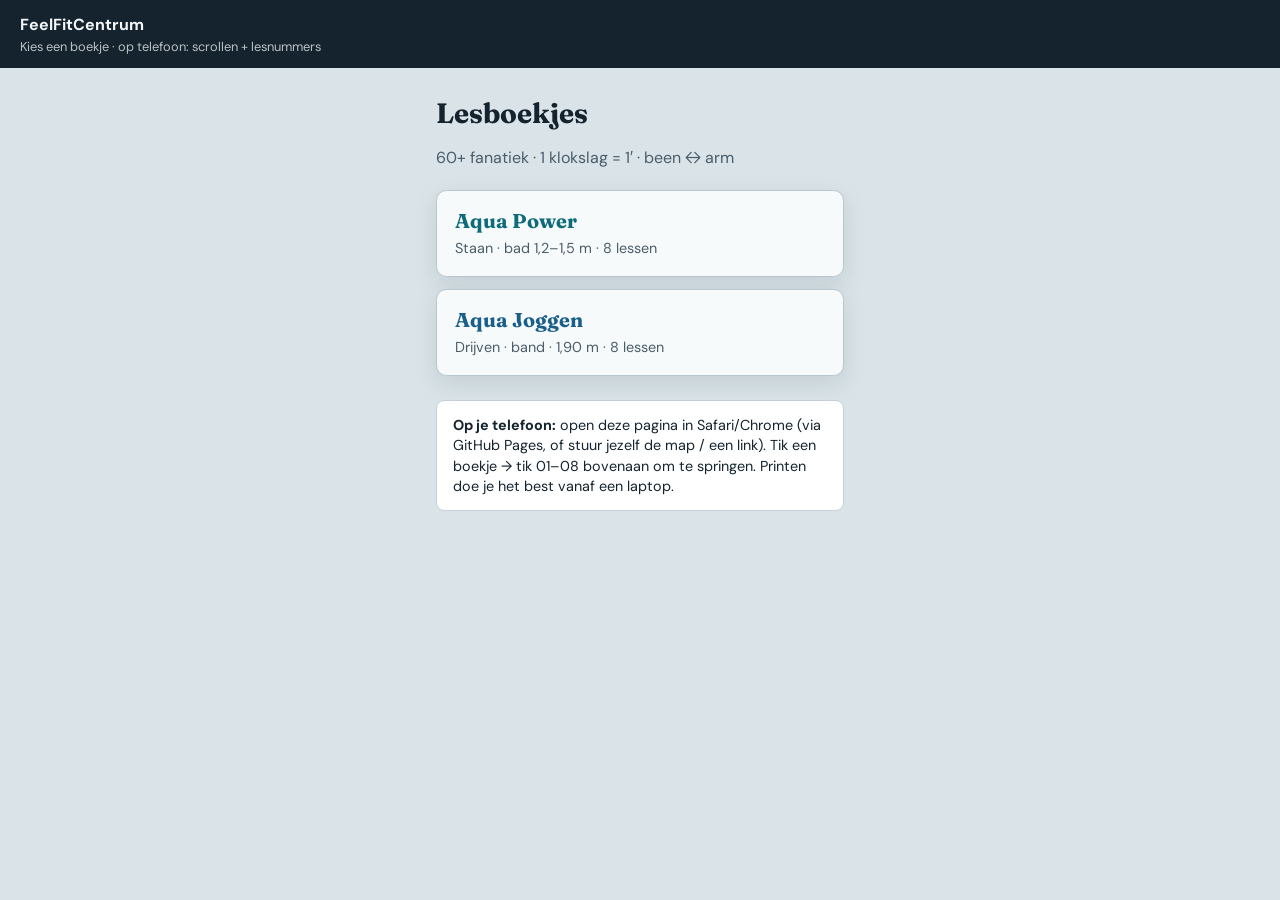
==== index.html @ 1d280bf8 "Add mobile-friendly lesson viewing with jump nav On phones, booklet sheets become a scrollable 01–08" ====
<!DOCTYPE html>
<html lang="nl">
<head>
  <meta charset="UTF-8" />
  <meta name="viewport" content="width=device-width, initial-scale=1" />
  <title>FeelFitCentrum · Lesboekjes</title>
  <link rel="stylesheet" href="shared/print.css" />
  <style>
    .home {
      max-width: 28rem;
      margin: 0 auto;
      padding: 1.25rem;
    }
    .home h1 {
      font-family: "Fraunces", Georgia, serif;
      font-size: 1.75rem;
      margin: 0.5rem 0 0.35rem;
    }
    .home p { color: var(--muted); line-height: 1.45; }
    .home .links {
      display: flex;
      flex-direction: column;
      gap: 0.75rem;
      margin-top: 1.25rem;
    }
    .home a.card-link {
      display: block;
      padding: 1.1rem 1.15rem;
      border-radius: 0.65rem;
      background: var(--paper);
      border: 1px solid #b7c6cf;
      text-decoration: none;
      color: var(--ink);
      box-shadow: 0 8px 24px rgba(20, 35, 46, 0.1);
    }
    .home a.card-link strong {
      display: block;
      font-family: "Fraunces", Georgia, serif;
      font-size: 1.25rem;
      color: var(--accent);
      margin-bottom: 0.25rem;
    }
    .home a.card-link span { font-size: 0.9rem; color: var(--muted); }
    .home .jog a.card-link strong,
    .home a.jog strong { color: #1a5f8a; }
    .tip {
      margin-top: 1.5rem;
      padding: 0.9rem 1rem;
      background: #fff;
      border-radius: 0.5rem;
      border: 1px solid var(--line);
      font-size: 0.9rem;
      line-height: 1.4;
    }
  </style>
</head>
<body>
  <header class="screen-only toolbar">
    <div>
      <strong>FeelFitCentrum</strong>
      <span class="hint">Kies een boekje · op telefoon: scrollen + lesnummers</span>
    </div>
  </header>
  <main class="home">
    <h1>Lesboekjes</h1>
    <p>60+ fanatiek · 1 klokslag = 1′ · been ↔ arm</p>
    <div class="links">
      <a class="card-link" href="aqua-power/index.html">
        <strong>Aqua Power</strong>
        <span>Staan · bad 1,2–1,5 m · 8 lessen</span>
      </a>
      <a class="card-link jog" href="aqua-joggen/index.html">
        <strong>Aqua Joggen</strong>
        <span>Drijven · band · 1,90 m · 8 lessen</span>
      </a>
    </div>
    <div class="tip">
      <strong>Op je telefoon:</strong> open deze pagina in Safari/Chrome (via GitHub Pages, of stuur jezelf de map / een link). Tik een boekje → tik 01–08 bovenaan om te springen. Printen doe je het best vanaf een laptop.
    </div>
  </main>
</body>
</html>
---- shared/print.css ----
/* FeelFitCentrum — A4 liggend lesboekje (2 lessen per kant → A5) */

@import url("https://fonts.googleapis.com/css2?family=DM+Sans:ital,opsz,wght@0,9..40,500;0,9..40,700;1,9..40,500&family=Fraunces:opsz,wght@9..40,600;9..40,700&display=swap");

:root {
  --ink: #14232e;
  --muted: #4a5d6a;
  --line: #c5d0d8;
  --wash: #e8f1f4;
  --accent: #0e6b7a;
  --warm: #c45c26;
  --paper: #f7fafb;
}

* { box-sizing: border-box; }

html, body {
  margin: 0;
  padding: 0;
  color: var(--ink);
  font-family: "DM Sans", sans-serif;
  background: #d9e3e8;
}

.screen-only.toolbar {
  position: sticky;
  top: 0;
  z-index: 10;
  display: flex;
  justify-content: space-between;
  align-items: center;
  gap: 1rem;
  padding: 0.85rem 1.25rem;
  background: var(--ink);
  color: #f3f7f9;
}

.toolbar .hint {
  display: block;
  margin-top: 0.2rem;
  font-size: 0.8rem;
  opacity: 0.75;
}

.toolbar button {
  border: 0;
  border-radius: 0.4rem;
  padding: 0.65rem 1.1rem;
  background: var(--warm);
  color: #fff;
  font: inherit;
  font-weight: 700;
  cursor: pointer;
}

.booklet {
  display: flex;
  flex-direction: column;
  gap: 1.5rem;
  padding: 1.5rem;
  align-items: center;
}

.sheet {
  width: min(100%, 1100px);
  aspect-ratio: 297 / 210;
  display: grid;
  grid-template-columns: 1fr 1fr;
  background: var(--paper);
  box-shadow: 0 12px 40px rgba(20, 35, 46, 0.18);
  border: 1px solid #b7c6cf;
}

.card {
  position: relative;
  padding: 0.5rem 0.6rem 0.45rem;
  border-right: 1px dashed var(--line);
  overflow: hidden;
  background:
    radial-gradient(120% 80% at 100% 0%, color-mix(in srgb, var(--accent) 12%, transparent), transparent 55%),
    linear-gradient(180deg, #fbfeff 0%, var(--paper) 40%);
}

.sheet .card:last-child { border-right: 0; }

.card-head {
  margin-bottom: 0.28rem;
  padding-bottom: 0.25rem;
  border-bottom: 2px solid var(--accent);
}

.brand {
  margin: 0;
  font-size: 0.55rem;
  letter-spacing: 0.08em;
  text-transform: uppercase;
  color: var(--accent);
  font-weight: 700;
}

.card-head h1 {
  margin: 0.08rem 0 0.12rem;
  font-family: "Fraunces", Georgia, serif;
  font-size: 0.92rem;
  line-height: 1.12;
  font-weight: 700;
}

.meta {
  margin: 0;
  font-size: 0.58rem;
  color: var(--muted);
  line-height: 1.25;
}

.block { margin: 0.22rem 0; }

.block h2 {
  margin: 0 0 0.12rem;
  display: flex;
  flex-wrap: wrap;
  align-items: baseline;
  gap: 0.3rem;
  font-size: 0.64rem;
  text-transform: uppercase;
  letter-spacing: 0.04em;
  color: var(--accent);
}

.block h2 span {
  font-size: 0.55rem;
  letter-spacing: 0;
  text-transform: none;
  color: var(--muted);
  font-weight: 500;
}

.block ol {
  margin: 0;
  padding-left: 0.95rem;
  font-size: 0.58rem;
  line-height: 1.26;
}

.grid-ex {
  display: grid;
  grid-template-columns: 1fr 1fr;
  column-gap: 0.4rem;
  padding-left: 0.95rem;
}

.kern {
  padding: 0.18rem 0.3rem;
  background: var(--wash);
  border-radius: 0.25rem;
}

.cool p {
  margin: 0;
  font-size: 0.56rem;
  line-height: 1.28;
  color: var(--muted);
}

.cue {
  margin: 0.15rem 0 0;
  font-size: 0.52rem;
  color: var(--accent);
  font-weight: 700;
}

.guide {
  max-width: 720px;
  margin: 0 auto 2.5rem;
  padding: 1rem 1.25rem;
  background: #fff;
  border-radius: 0.5rem;
  border: 1px solid var(--line);
}

.guide h2 {
  margin-top: 0;
  font-family: "Fraunces", Georgia, serif;
  color: var(--accent);
}

.guide ol { padding-left: 1.2rem; }
.guide li { margin-bottom: 0.4rem; }

.theme-joggen {
  --accent: #1a5f8a;
  --wash: #e7f0f7;
  --warm: #b84a2a;
}

/* —— Mobiel: 1 les per scherm, volgorde 01→08 —— */
.les-nav {
  display: none;
}

@media screen and (max-width: 900px) {
  .screen-only.toolbar {
    position: static;
    flex-wrap: wrap;
    padding: 0.75rem 1rem;
    gap: 0.65rem;
  }

  .toolbar .hint { font-size: 0.72rem; }

  .toolbar button {
    width: 100%;
    padding: 0.75rem 1rem;
  }

  .les-nav {
    display: flex;
    flex-wrap: wrap;
    gap: 0.4rem;
    position: sticky;
    top: 0;
    z-index: 9;
    padding: 0.65rem 0.85rem;
    background: rgba(20, 35, 46, 0.94);
    backdrop-filter: blur(8px);
  }

  .les-nav a {
    flex: 1 1 calc(25% - 0.4rem);
    min-width: 3.2rem;
    text-align: center;
    padding: 0.55rem 0.35rem;
    border-radius: 0.35rem;
    background: color-mix(in srgb, var(--accent) 35%, #1c3340);
    color: #f3f7f9;
    text-decoration: none;
    font-size: 0.8rem;
    font-weight: 700;
  }

  .les-nav a:active,
  .les-nav a:focus-visible {
    background: var(--warm);
  }

  .booklet {
    padding: 0.75rem;
    gap: 0.85rem;
    align-items: stretch;
  }

  /* Kaarten uit de print-vellen tillen → scroll 01–08 */
  .sheet {
    display: contents;
    width: auto;
    aspect-ratio: auto;
    box-shadow: none;
    border: 0;
    background: transparent;
  }

  .card {
    order: 99;
    border: 1px solid #b7c6cf;
    border-radius: 0.65rem;
    padding: 1rem 1rem 1.1rem;
    box-shadow: 0 8px 24px rgba(20, 35, 46, 0.12);
    scroll-margin-top: 6.5rem;
  }

  .card[data-les="01"] { order: 1; }
  .card[data-les="02"] { order: 2; }
  .card[data-les="03"] { order: 3; }
  .card[data-les="04"] { order: 4; }
  .card[data-les="05"] { order: 5; }
  .card[data-les="06"] { order: 6; }
  .card[data-les="07"] { order: 7; }
  .card[data-les="08"] { order: 8; }

  .brand { font-size: 0.7rem; }
  .card-head h1 { font-size: 1.35rem; }
  .meta { font-size: 0.85rem; }
  .cue { font-size: 0.8rem; margin: 0.35rem 0 0.5rem; }

  .block { margin: 0.55rem 0; }
  .block h2 { font-size: 0.85rem; gap: 0.4rem; }
  .block h2 span { font-size: 0.75rem; }
  .block ol { font-size: 0.95rem; line-height: 1.45; padding-left: 1.2rem; }

  .grid-ex {
    grid-template-columns: 1fr;
    gap: 0.25rem;
    padding-left: 1.2rem;
  }

  .kern { padding: 0.55rem 0.65rem; }
  .cool p { font-size: 0.9rem; line-height: 1.4; }

  .guide {
    margin: 0.5rem 0.75rem 2rem;
    font-size: 0.9rem;
  }
}

@media print {
  @page {
    size: A4 landscape;
    margin: 0;
  }

  html, body { background: #fff; }
  .screen-only { display: none !important; }

  .booklet { padding: 0; gap: 0; }

  .sheet {
    width: 297mm;
    height: 210mm;
    aspect-ratio: auto;
    box-shadow: none;
    border: 0;
    page-break-after: always;
    break-after: page;
  }

  .sheet:last-child {
    page-break-after: auto;
    break-after: auto;
  }

  .card {
    padding: 5.5mm 6.5mm;
    border-right: 1px dashed #9aafba;
  }

  .card-head h1 { font-size: 11.5pt; }
  .brand { font-size: 6.5pt; }
  .meta, .block ol, .cool p { font-size: 6.8pt; }
  .block h2 { font-size: 7.5pt; }
  .block h2 span, .cue { font-size: 6.5pt; }
}
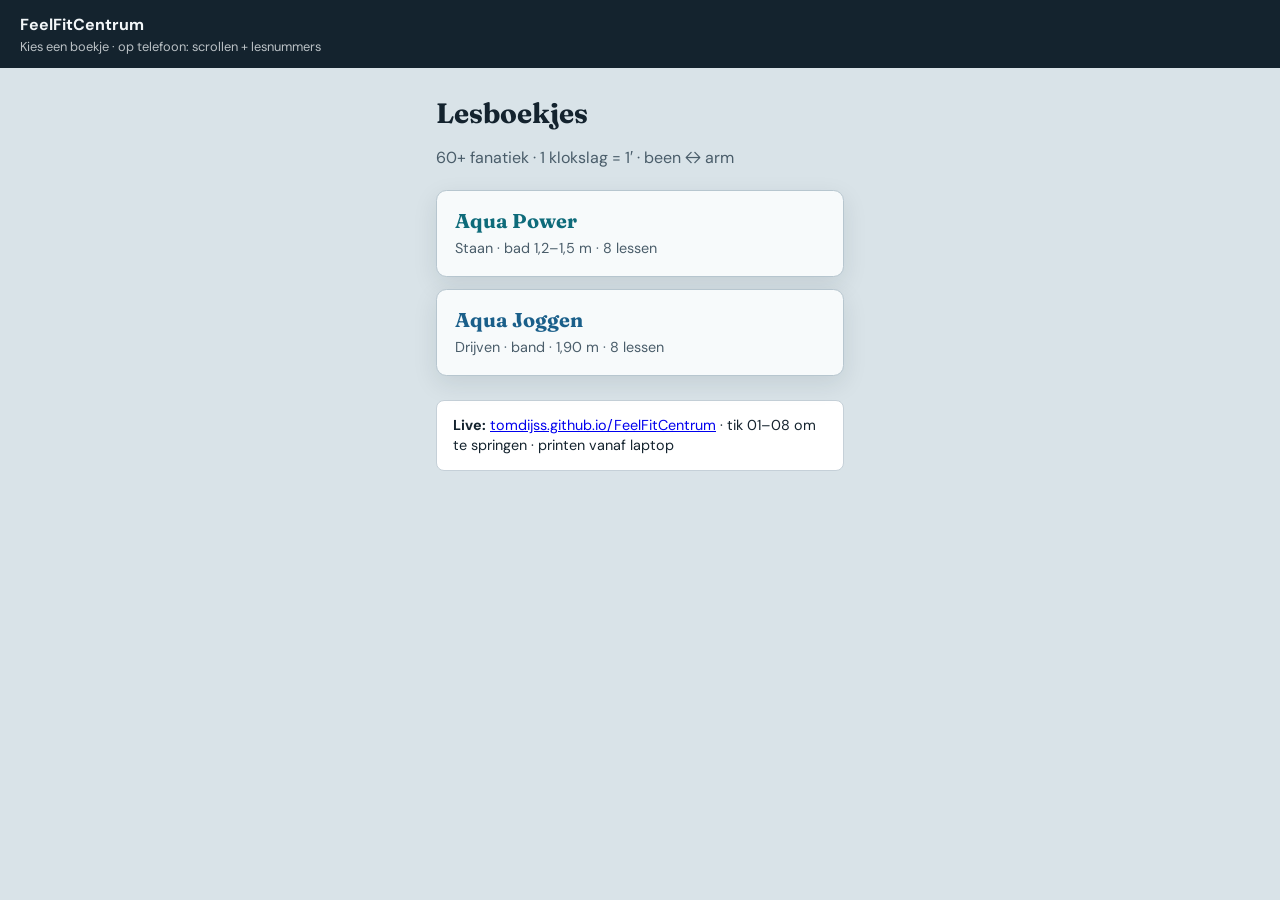
==== commit fa00783e: "Add GitHub Pages booklet links to README and disable Jekyll Point README and home page at tomdijss.g" ====
--- a/index.html
+++ b/index.html
@@ -75,7 +75,9 @@
       </a>
     </div>
     <div class="tip">
-      <strong>Op je telefoon:</strong> open deze pagina in Safari/Chrome (via GitHub Pages, of stuur jezelf de map / een link). Tik een boekje → tik 01–08 bovenaan om te springen. Printen doe je het best vanaf een laptop.
+      <strong>Live:</strong>
+      <a href="https://tomdijss.github.io/FeelFitCentrum/">tomdijss.github.io/FeelFitCentrum</a>
+      · tik 01–08 om te springen · printen vanaf laptop
     </div>
   </main>
 </body>
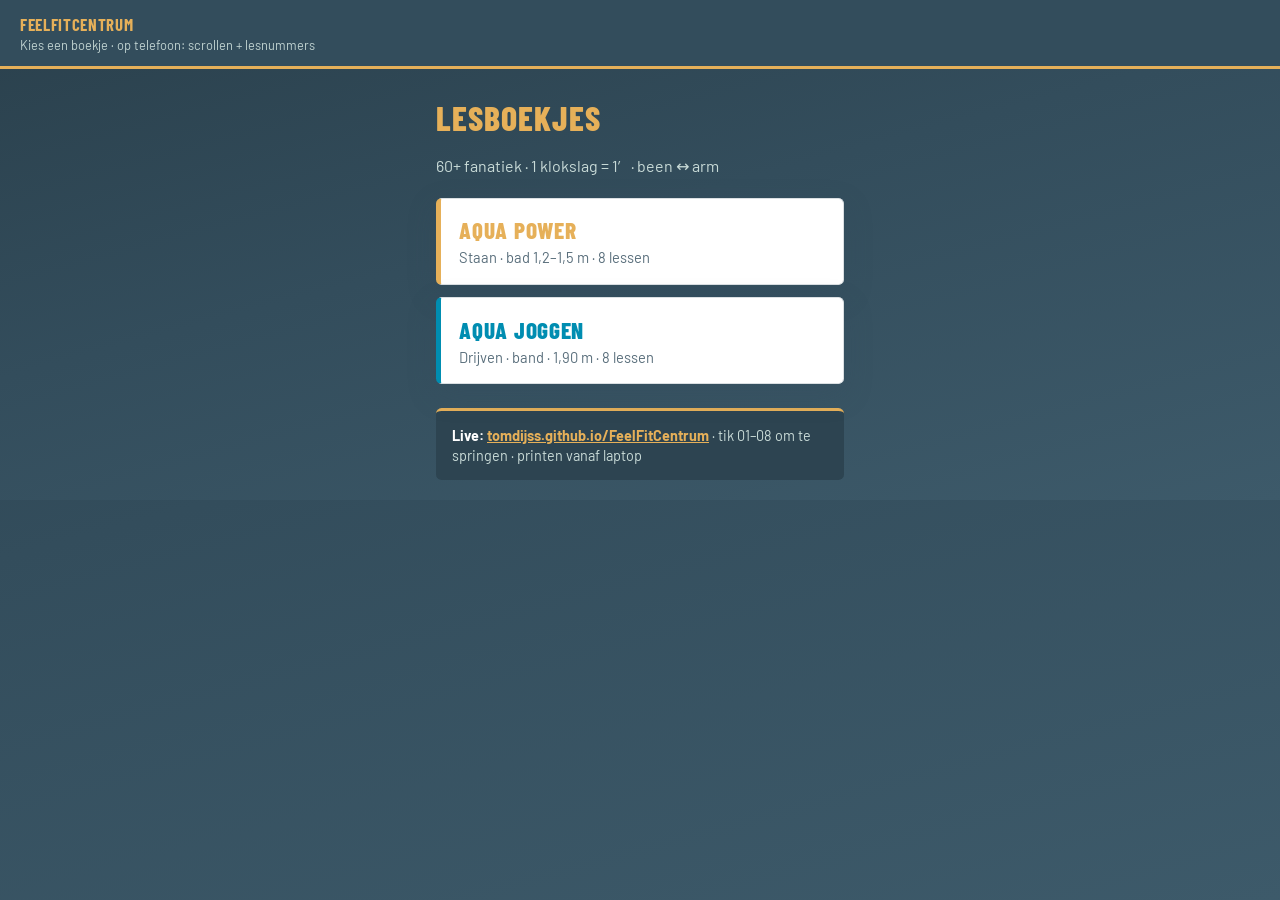
==== commit 5b301bff: "Apply Feel Fit Center brand colors with yellow lesson titles Restyle booklets and home using slate, " ====
--- a/index.html
+++ b/index.html
@@ -12,11 +12,15 @@
       padding: 1.25rem;
     }
     .home h1 {
-      font-family: "Fraunces", Georgia, serif;
-      font-size: 1.75rem;
+      font-family: "Barlow Condensed", sans-serif;
+      font-size: 2.1rem;
+      font-weight: 800;
+      letter-spacing: 0.03em;
+      text-transform: uppercase;
+      color: var(--brand-yellow);
       margin: 0.5rem 0 0.35rem;
     }
-    .home p { color: var(--muted); line-height: 1.45; }
+    .home p { color: var(--brand-mint); line-height: 1.45; }
     .home .links {
       display: flex;
       flex-direction: column;
@@ -26,32 +30,41 @@
     .home a.card-link {
       display: block;
       padding: 1.1rem 1.15rem;
-      border-radius: 0.65rem;
-      background: var(--paper);
-      border: 1px solid #b7c6cf;
+      border-radius: 0.35rem;
+      background: var(--brand-white);
+      border: 1px solid color-mix(in srgb, var(--brand-slate) 18%, #fff);
+      border-left: 5px solid var(--brand-yellow);
       text-decoration: none;
-      color: var(--ink);
-      box-shadow: 0 8px 24px rgba(20, 35, 46, 0.1);
+      color: var(--brand-slate);
+      box-shadow: 0 10px 28px rgba(51, 77, 92, 0.25);
     }
     .home a.card-link strong {
       display: block;
-      font-family: "Fraunces", Georgia, serif;
-      font-size: 1.25rem;
-      color: var(--accent);
-      margin-bottom: 0.25rem;
+      font-family: "Barlow Condensed", sans-serif;
+      font-size: 1.45rem;
+      font-weight: 800;
+      letter-spacing: 0.03em;
+      text-transform: uppercase;
+      color: var(--brand-yellow);
+      margin-bottom: 0.2rem;
     }
-    .home a.card-link span { font-size: 0.9rem; color: var(--muted); }
-    .home .jog a.card-link strong,
-    .home a.jog strong { color: #1a5f8a; }
+    .home a.card-link span { font-size: 0.92rem; color: var(--muted); }
+    .home a.jog {
+      border-left-color: var(--brand-pool);
+    }
+    .home a.jog strong { color: var(--brand-pool); }
     .tip {
       margin-top: 1.5rem;
       padding: 0.9rem 1rem;
-      background: #fff;
-      border-radius: 0.5rem;
-      border: 1px solid var(--line);
+      background: color-mix(in srgb, var(--brand-slate) 88%, #000);
+      border-radius: 0.35rem;
+      border-top: 3px solid var(--brand-yellow);
       font-size: 0.9rem;
       line-height: 1.4;
+      color: var(--brand-mint);
     }
+    .tip a { color: var(--brand-yellow); font-weight: 700; }
+    .tip strong { color: var(--brand-white); }
   </style>
 </head>
 <body>
--- a/shared/print.css
+++ b/shared/print.css
@@ -1,15 +1,24 @@
-/* FeelFitCentrum — A4 liggend lesboekje (2 lessen per kant → A5) */
-
-@import url("https://fonts.googleapis.com/css2?family=DM+Sans:ital,opsz,wght@0,9..40,500;0,9..40,700;1,9..40,500&family=Fraunces:opsz,wght@9..40,600;9..40,700&display=swap");
+/* Feel Fit Center — A4 liggend lesboekje (2 lessen per kant → A5)
+   Brand: slate #334d5c · geel #e6b059 · mint #c8dad7 · pool #008db1 · wit */
+
+@import url("https://fonts.googleapis.com/css2?family=Barlow+Condensed:wght@600;700;800&family=Barlow:wght@500;600;700&display=swap");
 
 :root {
-  --ink: #14232e;
-  --muted: #4a5d6a;
-  --line: #c5d0d8;
-  --wash: #e8f1f4;
-  --accent: #0e6b7a;
-  --warm: #c45c26;
-  --paper: #f7fafb;
+  --brand-slate: #334d5c;
+  --brand-yellow: #e6b059;
+  --brand-mint: #c8dad7;
+  --brand-pool: #008db1;
+  --brand-royal: #2b4ba3;
+  --brand-white: #ffffff;
+
+  --ink: var(--brand-slate);
+  --muted: #5a6f7c;
+  --line: #b7c9c6;
+  --wash: color-mix(in srgb, var(--brand-mint) 70%, #fff);
+  --accent: var(--brand-pool);
+  --warm: var(--brand-yellow);
+  --paper: #f4f8f7;
+  --name: var(--brand-yellow);
 }
 
 * { box-sizing: border-box; }
@@ -18,8 +27,10 @@
   margin: 0;
   padding: 0;
   color: var(--ink);
-  font-family: "DM Sans", sans-serif;
-  background: #d9e3e8;
+  font-family: "Barlow", system-ui, sans-serif;
+  background:
+    linear-gradient(165deg, #2a404c 0%, var(--brand-slate) 45%, #3d5a6a 100%);
+  min-height: 100%;
 }
 
 .screen-only.toolbar {
@@ -31,25 +42,38 @@
   align-items: center;
   gap: 1rem;
   padding: 0.85rem 1.25rem;
-  background: var(--ink);
-  color: #f3f7f9;
+  background: var(--brand-slate);
+  color: var(--brand-white);
+  border-bottom: 3px solid var(--brand-yellow);
+}
+
+.toolbar strong {
+  color: var(--brand-yellow);
+  letter-spacing: 0.04em;
+  text-transform: uppercase;
+  font-family: "Barlow Condensed", sans-serif;
+  font-size: 1.05rem;
 }
 
 .toolbar .hint {
   display: block;
   margin-top: 0.2rem;
   font-size: 0.8rem;
-  opacity: 0.75;
+  color: var(--brand-mint);
+  opacity: 0.95;
 }
 
 .toolbar button {
   border: 0;
-  border-radius: 0.4rem;
+  border-radius: 0.35rem;
   padding: 0.65rem 1.1rem;
-  background: var(--warm);
-  color: #fff;
+  background: var(--brand-yellow);
+  color: var(--brand-slate);
   font: inherit;
   font-weight: 700;
+  font-family: "Barlow Condensed", sans-serif;
+  letter-spacing: 0.06em;
+  text-transform: uppercase;
   cursor: pointer;
 }
 
@@ -67,18 +91,18 @@
   display: grid;
   grid-template-columns: 1fr 1fr;
   background: var(--paper);
-  box-shadow: 0 12px 40px rgba(20, 35, 46, 0.18);
-  border: 1px solid #b7c6cf;
+  box-shadow: 0 14px 40px rgba(51, 77, 92, 0.35);
+  border: 1px solid color-mix(in srgb, var(--brand-slate) 25%, #fff);
 }
 
 .card {
   position: relative;
   padding: 0.5rem 0.6rem 0.45rem;
-  border-right: 1px dashed var(--line);
+  border-right: 1px dashed color-mix(in srgb, var(--brand-slate) 28%, #fff);
   overflow: hidden;
   background:
-    radial-gradient(120% 80% at 100% 0%, color-mix(in srgb, var(--accent) 12%, transparent), transparent 55%),
-    linear-gradient(180deg, #fbfeff 0%, var(--paper) 40%);
+    linear-gradient(180deg, #ffffff 0%, var(--paper) 55%),
+    linear-gradient(120deg, color-mix(in srgb, var(--brand-mint) 35%, transparent), transparent 50%);
 }
 
 .sheet .card:last-child { border-right: 0; }
@@ -86,24 +110,28 @@
 .card-head {
   margin-bottom: 0.28rem;
   padding-bottom: 0.25rem;
-  border-bottom: 2px solid var(--accent);
+  border-bottom: 2.5px solid var(--brand-yellow);
 }
 
 .brand {
   margin: 0;
   font-size: 0.55rem;
-  letter-spacing: 0.08em;
-  text-transform: uppercase;
-  color: var(--accent);
+  letter-spacing: 0.1em;
+  text-transform: uppercase;
+  color: var(--brand-slate);
   font-weight: 700;
+  font-family: "Barlow Condensed", sans-serif;
 }
 
 .card-head h1 {
   margin: 0.08rem 0 0.12rem;
-  font-family: "Fraunces", Georgia, serif;
-  font-size: 0.92rem;
-  line-height: 1.12;
-  font-weight: 700;
+  font-family: "Barlow Condensed", sans-serif;
+  font-size: 1.05rem;
+  line-height: 1.1;
+  font-weight: 800;
+  letter-spacing: 0.02em;
+  text-transform: uppercase;
+  color: var(--name);
 }
 
 .meta {
@@ -121,10 +149,12 @@
   flex-wrap: wrap;
   align-items: baseline;
   gap: 0.3rem;
-  font-size: 0.64rem;
-  text-transform: uppercase;
-  letter-spacing: 0.04em;
-  color: var(--accent);
+  font-size: 0.68rem;
+  text-transform: uppercase;
+  letter-spacing: 0.05em;
+  color: var(--brand-pool);
+  font-family: "Barlow Condensed", sans-serif;
+  font-weight: 700;
 }
 
 .block h2 span {
@@ -133,6 +163,7 @@
   text-transform: none;
   color: var(--muted);
   font-weight: 500;
+  font-family: "Barlow", sans-serif;
 }
 
 .block ol {
@@ -152,7 +183,8 @@
 .kern {
   padding: 0.18rem 0.3rem;
   background: var(--wash);
-  border-radius: 0.25rem;
+  border-radius: 0.2rem;
+  border-left: 3px solid var(--brand-pool);
 }
 
 .cool p {
@@ -165,7 +197,7 @@
 .cue {
   margin: 0.15rem 0 0;
   font-size: 0.52rem;
-  color: var(--accent);
+  color: var(--brand-slate);
   font-weight: 700;
 }
 
@@ -173,25 +205,35 @@
   max-width: 720px;
   margin: 0 auto 2.5rem;
   padding: 1rem 1.25rem;
-  background: #fff;
-  border-radius: 0.5rem;
+  background: var(--brand-white);
+  border-radius: 0.4rem;
   border: 1px solid var(--line);
+  border-top: 4px solid var(--brand-yellow);
+  color: var(--brand-slate);
 }
 
 .guide h2 {
   margin-top: 0;
-  font-family: "Fraunces", Georgia, serif;
-  color: var(--accent);
+  font-family: "Barlow Condensed", sans-serif;
+  text-transform: uppercase;
+  letter-spacing: 0.04em;
+  color: var(--brand-yellow);
+  background: var(--brand-slate);
+  display: inline-block;
+  padding: 0.2rem 0.55rem;
 }
 
 .guide ol { padding-left: 1.2rem; }
 .guide li { margin-bottom: 0.4rem; }
 
+/* Joggen: zelfde brand, accent iets dieper pool-blauw */
 .theme-joggen {
-  --accent: #1a5f8a;
-  --wash: #e7f0f7;
-  --warm: #b84a2a;
-}
+  --accent: var(--brand-royal);
+  --wash: color-mix(in srgb, var(--brand-mint) 55%, #e8eef8);
+}
+
+.theme-joggen .block h2 { color: var(--brand-royal); }
+.theme-joggen .kern { border-left-color: var(--brand-royal); }
 
 /* —— Mobiel: 1 les per scherm, volgorde 01→08 —— */
 .les-nav {
@@ -221,7 +263,8 @@
     top: 0;
     z-index: 9;
     padding: 0.65rem 0.85rem;
-    background: rgba(20, 35, 46, 0.94);
+    background: color-mix(in srgb, var(--brand-slate) 96%, #000);
+    border-bottom: 2px solid var(--brand-yellow);
     backdrop-filter: blur(8px);
   }
 
@@ -230,17 +273,20 @@
     min-width: 3.2rem;
     text-align: center;
     padding: 0.55rem 0.35rem;
-    border-radius: 0.35rem;
-    background: color-mix(in srgb, var(--accent) 35%, #1c3340);
-    color: #f3f7f9;
+    border-radius: 0.3rem;
+    background: color-mix(in srgb, var(--brand-pool) 55%, var(--brand-slate));
+    color: var(--brand-white);
     text-decoration: none;
-    font-size: 0.8rem;
-    font-weight: 700;
+    font-size: 0.85rem;
+    font-weight: 800;
+    font-family: "Barlow Condensed", sans-serif;
+    letter-spacing: 0.04em;
   }
 
   .les-nav a:active,
   .les-nav a:focus-visible {
-    background: var(--warm);
+    background: var(--brand-yellow);
+    color: var(--brand-slate);
   }
 
   .booklet {
@@ -249,7 +295,6 @@
     align-items: stretch;
   }
 
-  /* Kaarten uit de print-vellen tillen → scroll 01–08 */
   .sheet {
     display: contents;
     width: auto;
@@ -261,10 +306,11 @@
 
   .card {
     order: 99;
-    border: 1px solid #b7c6cf;
-    border-radius: 0.65rem;
+    border: 1px solid color-mix(in srgb, var(--brand-slate) 22%, #fff);
+    border-radius: 0.45rem;
+    border-top: 4px solid var(--brand-yellow);
     padding: 1rem 1rem 1.1rem;
-    box-shadow: 0 8px 24px rgba(20, 35, 46, 0.12);
+    box-shadow: 0 10px 28px rgba(51, 77, 92, 0.22);
     scroll-margin-top: 6.5rem;
   }
 
@@ -277,15 +323,15 @@
   .card[data-les="07"] { order: 7; }
   .card[data-les="08"] { order: 8; }
 
-  .brand { font-size: 0.7rem; }
-  .card-head h1 { font-size: 1.35rem; }
-  .meta { font-size: 0.85rem; }
-  .cue { font-size: 0.8rem; margin: 0.35rem 0 0.5rem; }
+  .brand { font-size: 0.75rem; color: var(--brand-pool); }
+  .card-head h1 { font-size: 1.55rem; color: var(--brand-yellow); }
+  .meta { font-size: 0.88rem; }
+  .cue { font-size: 0.82rem; margin: 0.35rem 0 0.5rem; }
 
   .block { margin: 0.55rem 0; }
-  .block h2 { font-size: 0.85rem; gap: 0.4rem; }
-  .block h2 span { font-size: 0.75rem; }
-  .block ol { font-size: 0.95rem; line-height: 1.45; padding-left: 1.2rem; }
+  .block h2 { font-size: 0.95rem; gap: 0.4rem; }
+  .block h2 span { font-size: 0.78rem; }
+  .block ol { font-size: 0.98rem; line-height: 1.45; padding-left: 1.2rem; }
 
   .grid-ex {
     grid-template-columns: 1fr;
@@ -294,7 +340,7 @@
   }
 
   .kern { padding: 0.55rem 0.65rem; }
-  .cool p { font-size: 0.9rem; line-height: 1.4; }
+  .cool p { font-size: 0.92rem; line-height: 1.4; }
 
   .guide {
     margin: 0.5rem 0.75rem 2rem;
@@ -333,7 +379,10 @@
     border-right: 1px dashed #9aafba;
   }
 
-  .card-head h1 { font-size: 11.5pt; }
+  .card-head h1 {
+    font-size: 12pt;
+    color: #c9963f; /* printvriendelijk geel */
+  }
   .brand { font-size: 6.5pt; }
   .meta, .block ol, .cool p { font-size: 6.8pt; }
   .block h2 { font-size: 7.5pt; }
